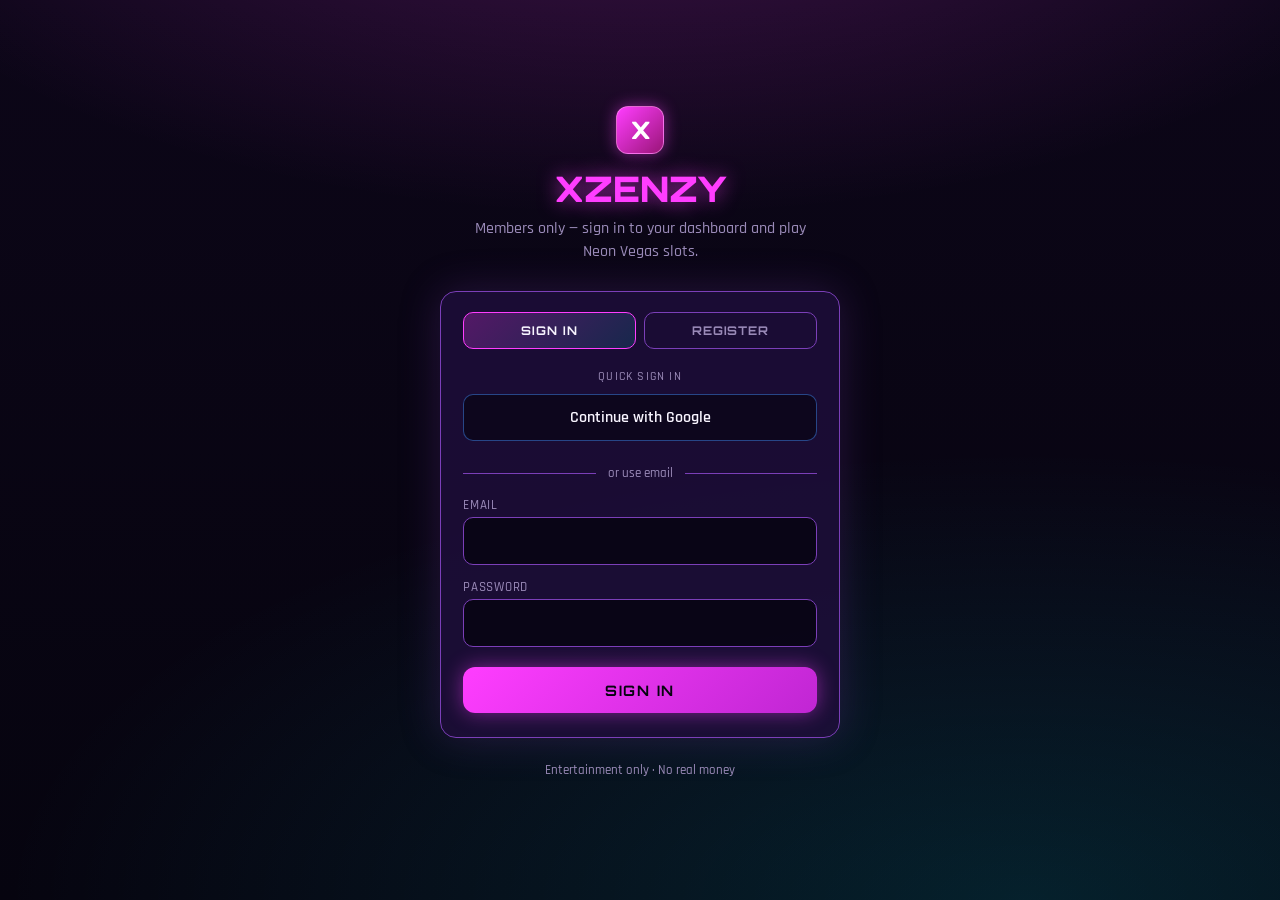
==== index.html @ 5bc9bb28 "Rebrand to XZENZY with shared neon theme and dashboard restyle Co-authored-by: Cursor <cursoragent@c" ====
<!DOCTYPE html>
<html lang="en">
<head>
  <meta charset="UTF-8" />
  <meta name="viewport" content="width=device-width, initial-scale=1, maximum-scale=1, user-scalable=no" />
  <title>XZENZY — Sign in</title>
  <link rel="preconnect" href="https://fonts.googleapis.com" />
  <link rel="preconnect" href="https://fonts.gstatic.com" crossorigin />
  <link href="https://fonts.googleapis.com/css2?family=Orbitron:wght@500;700;900&family=Rajdhani:wght@500;600;700&display=swap" rel="stylesheet" />
  <link rel="stylesheet" href="css/theme.css" />
  <link rel="stylesheet" href="css/style.css" />
  <link rel="stylesheet" href="css/auth.css" />
</head>
<body>
  <div class="vegas-bg"></div>

  <main class="auth-page">
    <header class="auth-hero brand-lockup">
      <span class="brand-logo-x" aria-hidden="true">X</span>
      <div>
        <h1>XZENZY</h1>
        <p class="auth-hero-sub">Members only — sign in to your dashboard and play Neon Vegas slots.</p>
      </div>
    </header>

    <div id="keySetup" class="auth-card key-setup" hidden>
      <p class="auth-social-label">Connect Supabase (one time)</p>
      <p class="key-setup-hint">Supabase → Settings → API Keys → copy <strong>anon public</strong> or <strong>Publishable</strong> key</p>
      <label for="anonKeyInput">API key</label>
      <input id="anonKeyInput" type="password" class="auth-form" placeholder="eyJ... or sb_publishable_..." autocomplete="off" />
      <button type="button" id="saveKeyBtn" class="auth-submit">Save &amp; connect</button>
    </div>

    <p id="configWarn" class="config-warn" hidden></p>

    <div id="authMain" class="auth-card">
      <div class="auth-tabs" role="tablist">
        <button type="button" class="auth-tab active" data-tab="signin">SIGN IN</button>
        <button type="button" class="auth-tab" data-tab="signup">REGISTER</button>
      </div>

      <div class="auth-social">
        <p class="auth-social-label">Quick sign in</p>
        <button type="button" id="btnGoogle" class="auth-social-btn google">Continue with Google</button>
      </div>
      <p class="auth-divider"><span>or use email</span></p>

      <div id="panelSignIn">
        <form id="formSignIn" class="auth-form">
          <label for="inEmail">Email</label>
          <input id="inEmail" name="email" type="email" autocomplete="email" required />

          <label for="inPassword">Password</label>
          <input id="inPassword" name="password" type="password" autocomplete="current-password" required />

          <button type="submit" class="auth-submit">SIGN IN</button>
        </form>
      </div>

      <div id="panelSignUp" hidden>
        <form id="formSignUp" class="auth-form">
          <label for="upName">Display name</label>
          <input id="upName" name="displayName" type="text" autocomplete="nickname" maxlength="32" />

          <label for="upEmail">Email</label>
          <input id="upEmail" name="email" type="email" autocomplete="email" required />

          <label for="upPassword">Password</label>
          <input id="upPassword" name="password" type="password" autocomplete="new-password" minlength="6" required />

          <label for="upPassword2">Confirm password</label>
          <input id="upPassword2" name="password2" type="password" autocomplete="new-password" minlength="6" required />

          <button type="submit" class="auth-submit">CREATE ACCOUNT</button>
        </form>
      </div>

    </div><!-- #authMain -->

    <p id="authMsg" class="auth-msg" hidden></p>

    <footer class="auth-footer">Entertainment only · No real money</footer>
  </main>

  <script src="js/guard.js"></script>
  <script src="js/auth-callback.js"></script>
  <script type="module" src="js/auth-page.js"></script>
</body>
</html>
---- css/theme.css ----
/**
 * XZENZY — shared theme (game + dashboard + auth)
 * Fonts: Rajdhani (UI) · Orbitron (headings, numbers, buttons)
 */
:root {
  --bg: #06040f;
  --frame: #1e0f3a;
  --surface: #16102a;
  --surface-2: #221538;
  --border: #7b3fb8;
  --border-dim: rgba(123, 63, 184, 0.45);
  --pink: #ff3dff;
  --cyan: #00f0ff;
  --gold: #ffd54f;
  --text: #f8f4ff;
  --muted: #9a8ab8;
  --success: #6ee7b7;
  --font-ui: Rajdhani, system-ui, sans-serif;
  --font-display: Orbitron, sans-serif;
}

* {
  box-sizing: border-box;
}

html,
body {
  min-height: 100%;
  background: var(--bg);
  color: var(--text);
  font-family: var(--font-ui);
  font-weight: 500;
  overflow-x: hidden;
}

h1,
h2,
h3,
.brand-main,
.font-display {
  font-family: var(--font-display);
}

.brand-logo-x {
  display: inline-flex;
  align-items: center;
  justify-content: center;
  width: 36px;
  height: 36px;
  border-radius: 10px;
  background: linear-gradient(135deg, var(--pink), #9a1578);
  border: 1px solid rgba(255, 154, 240, 0.6);
  box-shadow: 0 0 16px rgba(255, 61, 255, 0.45);
  font-family: var(--font-display);
  font-size: 1.15rem;
  font-weight: 900;
  color: #fff;
  flex-shrink: 0;
}

.brand-logo-x.sm {
  width: 28px;
  height: 28px;
  font-size: 0.9rem;
  border-radius: 8px;
}

.brand-lockup {
  display: flex;
  flex-direction: column;
  align-items: center;
  gap: 12px;
}

.brand-lockup .brand-logo-x {
  width: 48px;
  height: 48px;
  font-size: 1.5rem;
  border-radius: 12px;
}
---- css/style.css ----
@import url('theme.css');

* { margin: 0; padding: 0; }

.vegas-bg {
  position: fixed;
  inset: 0;
  z-index: 0;
  background:
    radial-gradient(ellipse 120% 80% at 50% -20%, rgba(255, 61, 255, 0.22), transparent 55%),
    radial-gradient(ellipse 80% 50% at 80% 100%, rgba(0, 240, 255, 0.12), transparent),
    linear-gradient(180deg, #0c0618 0%, #06040f 100%);
  pointer-events: none;
}

.app {
  position: relative;
  z-index: 1;
  max-width: 560px;
  margin: 0 auto;
  padding: 8px 10px 10px;
  min-height: 100dvh;
  display: flex;
  flex-direction: column;
}

.top-bar {
  display: flex;
  justify-content: space-between;
  align-items: center;
  margin-bottom: 6px;
  flex-shrink: 0;
}

.brand-main {
  font-family: var(--font-display);
  font-weight: 900;
  font-size: 1.15rem;
  color: var(--pink);
  text-shadow: 0 0 16px rgba(255, 61, 255, 0.7);
  display: block;
}

.brand-sub {
  font-size: 0.72rem;
  color: var(--cyan);
  letter-spacing: 0.2em;
}

.brand-row {
  display: flex;
  align-items: center;
  gap: 10px;
}

.brand-row > div {
  display: flex;
  flex-direction: column;
}

.sound-toggle {
  display: flex;
  align-items: center;
  gap: 6px;
  font-size: 0.85rem;
  color: var(--muted);
  cursor: pointer;
}

/* Jackpots */
.jackpots {
  display: grid;
  grid-template-columns: 1fr 1fr;
  gap: 4px;
  margin-bottom: 6px;
  flex-shrink: 0;
}

.jp {
  background: linear-gradient(135deg, rgba(30, 15, 58, 0.95), rgba(10, 6, 20, 0.98));
  border: 2px solid var(--border);
  border-radius: 8px;
  padding: 5px 8px;
  text-align: center;
  animation: jp-pulse 2.5s ease-in-out infinite;
}

.jp-mega { border-color: #ff6b6b; animation-delay: 0s; }
.jp-major { border-color: #ffa94d; animation-delay: 0.3s; }
.jp-minor { border-color: #69db7c; animation-delay: 0.6s; }
.jp-mini { border-color: var(--cyan); animation-delay: 0.9s; }

@keyframes jp-pulse {
  0%, 100% { box-shadow: 0 0 8px rgba(255, 255, 255, 0.08); }
  50% { box-shadow: 0 0 18px rgba(255, 61, 255, 0.35); }
}

.jp-label {
  display: block;
  font-family: Orbitron, sans-serif;
  font-size: 0.58rem;
  letter-spacing: 0.15em;
  color: var(--gold);
}

.jp-val {
  font-family: Orbitron, sans-serif;
  font-size: 0.85rem;
  font-weight: 700;
  color: #fff;
}

/* HUD */
.hud {
  display: grid;
  grid-template-columns: repeat(4, 1fr);
  gap: 4px;
  margin-bottom: 6px;
  flex-shrink: 0;
}

.hud-cell {
  background: rgba(22, 16, 42, 0.9);
  border: 1px solid var(--border);
  border-radius: 6px;
  padding: 6px 4px 5px;
  text-align: center;
}

.hud-cell.accent { border-color: var(--gold); }

.hud .lbl {
  display: block;
  font-family: Rajdhani, sans-serif;
  font-size: 0.72rem;
  font-weight: 700;
  text-transform: uppercase;
  color: rgba(220, 210, 255, 0.92);
  letter-spacing: 0.08em;
  line-height: 1.15;
  margin-bottom: 3px;
  text-shadow: 0 0 6px rgba(154, 138, 184, 0.35);
}

.hud .val {
  font-family: Orbitron, sans-serif;
  font-size: 0.82rem;
  font-weight: 700;
  color: #b8ffb8;
  line-height: 1.1;
}

.hud .val.mult { color: var(--pink); font-size: 1rem; }

/* Machine — grows to fill space above compact controls */
.machine-frame {
  flex: 1 1 auto;
  display: flex;
  flex-direction: column;
  min-height: 0;
  background: linear-gradient(180deg, #2a1548 0%, #120a22 100%);
  border: 3px solid var(--border);
  border-radius: 14px;
  padding: 8px 8px;
  box-shadow:
    0 0 30px rgba(123, 63, 184, 0.4),
    inset 0 0 40px rgba(0, 0, 0, 0.5);
  margin-bottom: 6px;
}

.reels-wrap {
  position: relative;
  flex: 1 1 auto;
  display: flex;
  flex-direction: column;
  min-height: 0;
}

.line-canvas {
  position: absolute;
  inset: 0;
  pointer-events: none;
  z-index: 2;
}

.reels {
  display: grid;
  grid-template-columns: repeat(5, 1fr);
  gap: 4px;
  background: #030208;
  border: 2px solid #5a2d8a;
  border-radius: 10px;
  padding: 6px 4px;
  flex: 1 1 auto;
  min-height: min(48vh, 420px);
  position: relative;
  z-index: 1;
}

.reel-col {
  overflow: hidden;
  border-radius: 6px;
  background: linear-gradient(180deg, #1f1535, #0d0818);
  border: 1px solid #4a2870;
  display: flex;
  flex-direction: column;
  min-height: 0;
}

.reel-col.spinning {
  filter: brightness(1.25);
  box-shadow: 0 0 12px rgba(255, 61, 255, 0.4);
}

.reel-view {
  display: flex;
  flex-direction: column;
  gap: 3px;
  padding: 3px;
  flex: 1;
  min-height: 0;
}

.cell {
  flex: 1;
  min-height: 58px;
  display: flex;
  align-items: center;
  justify-content: center;
  background: rgba(0, 0, 0, 0.45);
  border-radius: 5px;
  transition: transform 0.2s, box-shadow 0.2s;
}

.cell.win {
  transform: scale(1.05);
  box-shadow: 0 0 14px var(--gold), inset 0 0 6px rgba(255, 213, 79, 0.4);
  z-index: 1;
}

.cell img {
  display: block;
  width: 92%;
  max-width: 72px;
  height: auto;
  max-height: 56px;
  min-height: 32px;
  object-fit: contain;
  filter: drop-shadow(0 2px 4px rgba(0, 0, 0, 0.8));
}

.cell img.blur { filter: blur(2px) brightness(1.15); opacity: 0.9; }

.reel-col.spinning .cell img {
  animation: reel-shake 0.1s linear infinite;
}

@keyframes reel-shake {
  50% { transform: translateY(-2px); }
}

/* Bet bar — compact controls */
.bet-bar {
  margin-bottom: 5px;
  padding: 0 1px;
  flex-shrink: 0;
}

.bet-status {
  text-align: center;
  margin: 0 0 5px;
  font-family: Orbitron, sans-serif;
  font-size: 0.82rem;
  font-weight: 700;
  color: var(--cyan);
  min-height: 1.15em;
  letter-spacing: 0.04em;
  text-shadow: 0 0 12px rgba(0, 240, 255, 0.45);
}

.bet-cards {
  display: grid;
  grid-template-columns: 1fr 1fr 1.1fr;
  gap: 5px;
}

.bet-card {
  display: flex;
  flex-direction: column;
  align-items: center;
  justify-content: center;
  gap: 4px;
  min-height: 58px;
  padding: 5px 6px 6px;
  background: linear-gradient(180deg, rgba(35, 22, 58, 0.95), rgba(18, 12, 36, 0.98));
  border: 1px solid rgba(123, 63, 184, 0.55);
  border-radius: 8px;
  box-shadow: inset 0 1px 0 rgba(255, 255, 255, 0.06);
}

.bet-card-total {
  border: 2px solid rgba(255, 61, 255, 0.75);
  box-shadow:
    0 0 18px rgba(255, 61, 255, 0.25),
    inset 0 0 20px rgba(255, 61, 255, 0.08);
}

.bet-card-lbl {
  font-size: 0.55rem;
  font-weight: 600;
  letter-spacing: 0.12em;
  text-transform: uppercase;
  color: rgba(255, 255, 255, 0.45);
}

.bet-stepper {
  display: flex;
  align-items: center;
  justify-content: center;
  gap: 6px;
  width: 100%;
}

.bet-step {
  width: 28px;
  height: 28px;
  flex-shrink: 0;
  font-family: Orbitron, sans-serif;
  font-size: 0.95rem;
  font-weight: 700;
  line-height: 1;
  color: var(--text);
  background: linear-gradient(180deg, #3a2560, #241540);
  border: 1px solid rgba(123, 63, 184, 0.7);
  border-radius: 8px;
  cursor: pointer;
  transition: transform 0.1s, border-color 0.15s;
}

.bet-step:hover:not(:disabled) {
  transform: translateY(-1px);
  border-color: var(--cyan);
}

.bet-step:disabled {
  opacity: 0.35;
  cursor: not-allowed;
}

.bet-val {
  font-family: Orbitron, sans-serif;
  font-size: 1.05rem;
  font-weight: 700;
  min-width: 2.5ch;
  text-align: center;
  color: #fff;
  text-shadow: 0 0 8px rgba(255, 255, 255, 0.15);
}

.bet-val-total {
  font-family: Orbitron, sans-serif;
  font-size: clamp(1.1rem, 4vw, 1.45rem);
  font-weight: 900;
  line-height: 1;
  background: linear-gradient(180deg, #ff9af0 0%, #ff3dff 55%, #c026d3 100%);
  -webkit-background-clip: text;
  background-clip: text;
  color: transparent;
  filter: drop-shadow(0 0 10px rgba(255, 61, 255, 0.5));
}

.bet-mult {
  display: flex;
  align-items: center;
  justify-content: center;
  flex-wrap: wrap;
  gap: 5px;
  margin-top: 5px;
  padding: 4px 6px;
  background: rgba(18, 12, 36, 0.6);
  border: 1px solid rgba(123, 63, 184, 0.35);
  border-radius: 6px;
}

.bet-mult-lbl {
  font-size: 0.55rem;
  font-weight: 600;
  letter-spacing: 0.1em;
  color: rgba(255, 255, 255, 0.4);
}

.mult-btns {
  display: flex;
  gap: 5px;
  flex-wrap: wrap;
  justify-content: center;
}

.mult-btns button {
  font-family: Orbitron, sans-serif;
  font-size: 0.65rem;
  font-weight: 700;
  min-width: 34px;
  padding: 4px 8px;
  border-radius: 6px;
  border: 1px solid rgba(123, 63, 184, 0.6);
  background: linear-gradient(180deg, #2a1a48, #1a1030);
  color: rgba(255, 255, 255, 0.85);
  cursor: pointer;
  transition: border-color 0.15s, box-shadow 0.15s;
}

.mult-btns button.active {
  border-color: var(--gold);
  background: linear-gradient(180deg, #5a3a10, #3a2208);
  color: var(--gold);
  box-shadow: 0 0 12px rgba(255, 213, 79, 0.45);
}

.mult-btns button:disabled {
  opacity: 0.35;
  cursor: not-allowed;
}

/* Buttons */
.actions {
  display: grid;
  grid-template-columns: 1fr 1fr 1.5fr 1fr;
  gap: 5px;
  flex-shrink: 0;
}

.btn {
  font-family: Orbitron, sans-serif;
  font-weight: 700;
  border: none;
  border-radius: 8px;
  cursor: pointer;
  padding: 9px 6px;
  color: var(--text);
  transition: transform 0.1s, box-shadow 0.15s;
}

.btn:disabled { opacity: 0.4; cursor: not-allowed; }

.btn.chip, .btn.side {
  background: linear-gradient(180deg, #3d2860, #221538);
  border: 1px solid var(--border);
  font-size: 0.65rem;
}

.btn.side.active { border-color: var(--cyan); color: var(--cyan); }

.btn.spin-main {
  font-size: 0.95rem;
  background: linear-gradient(180deg, #ff5ae0, #9a1578);
  border: 2px solid #ff9af0;
  box-shadow: 0 0 24px rgba(255, 61, 255, 0.55);
  animation: spin-glow 1.5s ease-in-out infinite alternate;
}

.btn.spin-main.is-busy {
  cursor: wait;
  filter: brightness(0.92);
}

@keyframes spin-glow {
  from { box-shadow: 0 0 16px rgba(255, 61, 255, 0.4); }
  to { box-shadow: 0 0 32px rgba(255, 61, 255, 0.75); }
}

.btn:not(:disabled):hover { transform: translateY(-2px); }

.footer {
  margin-top: 6px;
  text-align: center;
  font-size: 0.65rem;
  flex-shrink: 0;
  color: var(--muted);
}

.footer a { color: var(--cyan); margin: 0 4px; }

/* Overlays */
.overlay-win {
  position: fixed;
  inset: 0;
  z-index: 200;
  display: none;
  align-items: center;
  justify-content: center;
  background: rgba(0, 0, 0, 0.88);
  pointer-events: none;
}

.overlay-win.show {
  display: flex;
  pointer-events: auto;
  animation: flash-bg 0.4s ease;
}

@keyframes flash-bg {
  0% { background: rgba(255, 61, 255, 0.5); }
  100% { background: rgba(0, 0, 0, 0.88); }
}

.overlay-win-box {
  text-align: center;
  animation: pop 0.5s cubic-bezier(0.34, 1.56, 0.64, 1);
}

@keyframes pop {
  from { transform: scale(0.5); opacity: 0; }
  to { transform: scale(1); opacity: 1; }
}

.ow-tag {
  font-family: Orbitron, sans-serif;
  font-size: 2rem;
  color: var(--gold);
  text-shadow: 0 0 30px var(--gold);
}

.ow-amt {
  font-family: Orbitron, sans-serif;
  font-size: 2.8rem;
  color: #fff;
  margin: 8px 0;
}

.ow-sub { color: var(--cyan); font-size: 1.1rem; }

.jp-overlay .ow-tag { color: #ff6b6b; text-shadow: 0 0 40px #ff0000; }

.modal-overlay {
  position: fixed;
  inset: 0;
  z-index: 100;
  background: rgba(5, 3, 12, 0.9);
  display: none;
  align-items: center;
  justify-content: center;
  padding: 16px;
}

.modal-overlay.open { display: flex; }

.modal {
  background: #16102a;
  border: 2px solid var(--border);
  border-radius: 14px;
  max-width: 420px;
  width: 100%;
  max-height: 85vh;
  overflow: hidden;
}

.modal-head {
  display: flex;
  justify-content: space-between;
  padding: 12px 16px;
  border-bottom: 1px solid var(--border);
}

.modal-head h2 {
  font-family: Orbitron, sans-serif;
  font-size: 0.95rem;
  color: var(--cyan);
}

.modal-body {
  padding: 14px;
  overflow-y: auto;
  font-size: 0.9rem;
  line-height: 1.5;
}

.ptable { width: 100%; border-collapse: collapse; font-size: 0.8rem; margin: 8px 0; }
.ptable th, .ptable td { border: 1px solid var(--border); padding: 5px; text-align: center; }

@media (max-width: 520px) {
  .bet-cards {
    grid-template-columns: 1fr 1fr;
  }
  .bet-card-total {
    grid-column: 1 / -1;
    min-height: 48px;
    flex-direction: row;
    justify-content: space-between;
    padding: 6px 12px;
  }
  .reels { min-height: min(44vh, 360px); }
}

@media (max-width: 400px) {
  .hud { grid-template-columns: repeat(2, 1fr); }
  .actions { grid-template-columns: 1fr 1fr; }
  .actions .spin-main { grid-column: 1 / -1; }
  .cell { min-height: 48px; }
  .reels { min-height: min(40vh, 320px); }
  .bet-cards { gap: 4px; }
}
---- css/auth.css ----
.auth-page {
  min-height: 100vh;
  display: flex;
  flex-direction: column;
  align-items: center;
  justify-content: center;
  padding: 24px 16px 40px;
  position: relative;
  z-index: 1;
}

.auth-hero {
  text-align: center;
  margin-bottom: 28px;
}

.auth-hero.brand-lockup h1 {
  font-family: var(--font-display);
  font-weight: 900;
  font-size: clamp(1.6rem, 6vw, 2.2rem);
  color: var(--pink);
  text-shadow: 0 0 20px rgba(255, 61, 255, 0.65);
  margin: 0;
}

.auth-hero-sub {
  color: var(--muted);
  font-size: 1rem;
  max-width: 360px;
  margin: 6px auto 0;
  line-height: 1.45;
}

.auth-card {
  width: 100%;
  max-width: 400px;
  background: rgba(30, 15, 58, 0.85);
  border: 1px solid var(--border);
  border-radius: 16px;
  padding: 20px 22px 24px;
  box-shadow: 0 0 40px rgba(123, 63, 184, 0.25);
}

.auth-tabs {
  display: flex;
  gap: 8px;
  margin-bottom: 20px;
}

.auth-tab {
  flex: 1;
  padding: 10px;
  border: 1px solid var(--border);
  border-radius: 10px;
  background: transparent;
  color: var(--muted);
  font-family: var(--font-display);
  font-size: 0.75rem;
  font-weight: 700;
  letter-spacing: 0.08em;
  cursor: pointer;
  transition: background 0.15s, color 0.15s, border-color 0.15s;
}

.auth-tab.active {
  background: linear-gradient(135deg, rgba(255, 61, 255, 0.25), rgba(0, 240, 255, 0.12));
  color: var(--text);
  border-color: var(--pink);
}

.auth-form label {
  display: block;
  font-size: 0.8rem;
  color: var(--muted);
  margin-bottom: 4px;
  letter-spacing: 0.06em;
  text-transform: uppercase;
}

.auth-form input {
  width: 100%;
  margin-bottom: 14px;
  padding: 12px 14px;
  border-radius: 10px;
  border: 1px solid var(--border);
  background: rgba(6, 4, 15, 0.8);
  color: var(--text);
  font-family: var(--font-ui);
  font-size: 1.05rem;
}

.auth-form input:focus {
  outline: none;
  border-color: var(--cyan);
  box-shadow: 0 0 0 2px rgba(0, 240, 255, 0.2);
}

.auth-submit {
  width: 100%;
  margin-top: 6px;
  padding: 14px;
  border: none;
  border-radius: 12px;
  font-family: var(--font-display);
  font-weight: 700;
  font-size: 0.9rem;
  letter-spacing: 0.12em;
  cursor: pointer;
  color: #06040f;
  background: linear-gradient(135deg, var(--pink), #c026d3);
  box-shadow: 0 0 20px rgba(255, 61, 255, 0.45);
}

.auth-submit:disabled {
  opacity: 0.45;
  cursor: not-allowed;
  box-shadow: none;
}

.auth-msg {
  margin-top: 14px;
  padding: 10px 12px;
  border-radius: 8px;
  font-size: 0.9rem;
  line-height: 1.35;
}

.auth-msg.error {
  background: rgba(255, 80, 80, 0.15);
  border: 1px solid rgba(255, 100, 100, 0.4);
  color: #ffb4b4;
}

.auth-msg.success {
  background: rgba(0, 240, 255, 0.1);
  border: 1px solid rgba(0, 240, 255, 0.35);
  color: var(--cyan);
}

.auth-msg.info {
  color: var(--muted);
}

.config-warn {
  max-width: 400px;
  margin-bottom: 16px;
  padding: 12px 14px;
  border-radius: 10px;
  background: rgba(255, 180, 0, 0.12);
  border: 1px solid rgba(255, 200, 80, 0.45);
  color: #ffe08a;
  font-size: 0.88rem;
  line-height: 1.4;
}

.auth-social {
  margin-bottom: 4px;
}

.auth-social-label {
  font-size: 0.75rem;
  color: var(--muted);
  text-transform: uppercase;
  letter-spacing: 0.1em;
  margin-bottom: 10px;
  text-align: center;
}

.auth-social-btn {
  width: 100%;
  margin-bottom: 8px;
  padding: 12px 14px;
  border-radius: 10px;
  border: 1px solid var(--border);
  font-family: var(--font-ui);
  font-size: 1rem;
  font-weight: 600;
  cursor: pointer;
  color: var(--text);
  background: rgba(6, 4, 15, 0.6);
  transition: border-color 0.15s, box-shadow 0.15s;
}

.auth-social-btn:hover {
  border-color: var(--cyan);
  box-shadow: 0 0 12px rgba(0, 240, 255, 0.2);
}

.auth-social-btn.google {
  border-color: rgba(66, 133, 244, 0.5);
}

.auth-divider {
  display: flex;
  align-items: center;
  gap: 12px;
  margin: 16px 0;
  color: var(--muted);
  font-size: 0.8rem;
}

.auth-divider::before,
.auth-divider::after {
  content: '';
  flex: 1;
  height: 1px;
  background: var(--border);
}

.auth-divider span {
  white-space: nowrap;
}

.key-setup label {
  display: block;
  font-size: 0.8rem;
  color: var(--muted);
  margin: 10px 0 4px;
  text-transform: uppercase;
  letter-spacing: 0.06em;
}

.key-setup input {
  width: 100%;
  padding: 12px 14px;
  border-radius: 10px;
  border: 1px solid var(--border);
  background: rgba(6, 4, 15, 0.8);
  color: var(--text);
  font-family: var(--font-ui);
  font-size: 0.95rem;
  margin-bottom: 12px;
}

.key-setup-hint {
  font-size: 0.85rem;
  color: var(--muted);
  line-height: 1.4;
  margin-bottom: 8px;
}

.auth-footer {
  margin-top: 24px;
  text-align: center;
  font-size: 0.8rem;
  color: var(--muted);
}

.user-bar {
  display: flex;
  align-items: center;
  gap: 10px;
  flex-wrap: wrap;
  justify-content: flex-end;
  max-width: 140px;
}

.user-email {
  font-size: 0.72rem;
  color: var(--cyan);
  overflow: hidden;
  text-overflow: ellipsis;
  white-space: nowrap;
  max-width: 120px;
}

.top-bar .user-bar {
  flex: 1;
  justify-content: flex-end;
  max-width: none;
}

.top-bar .user-email {
  max-width: 160px;
}
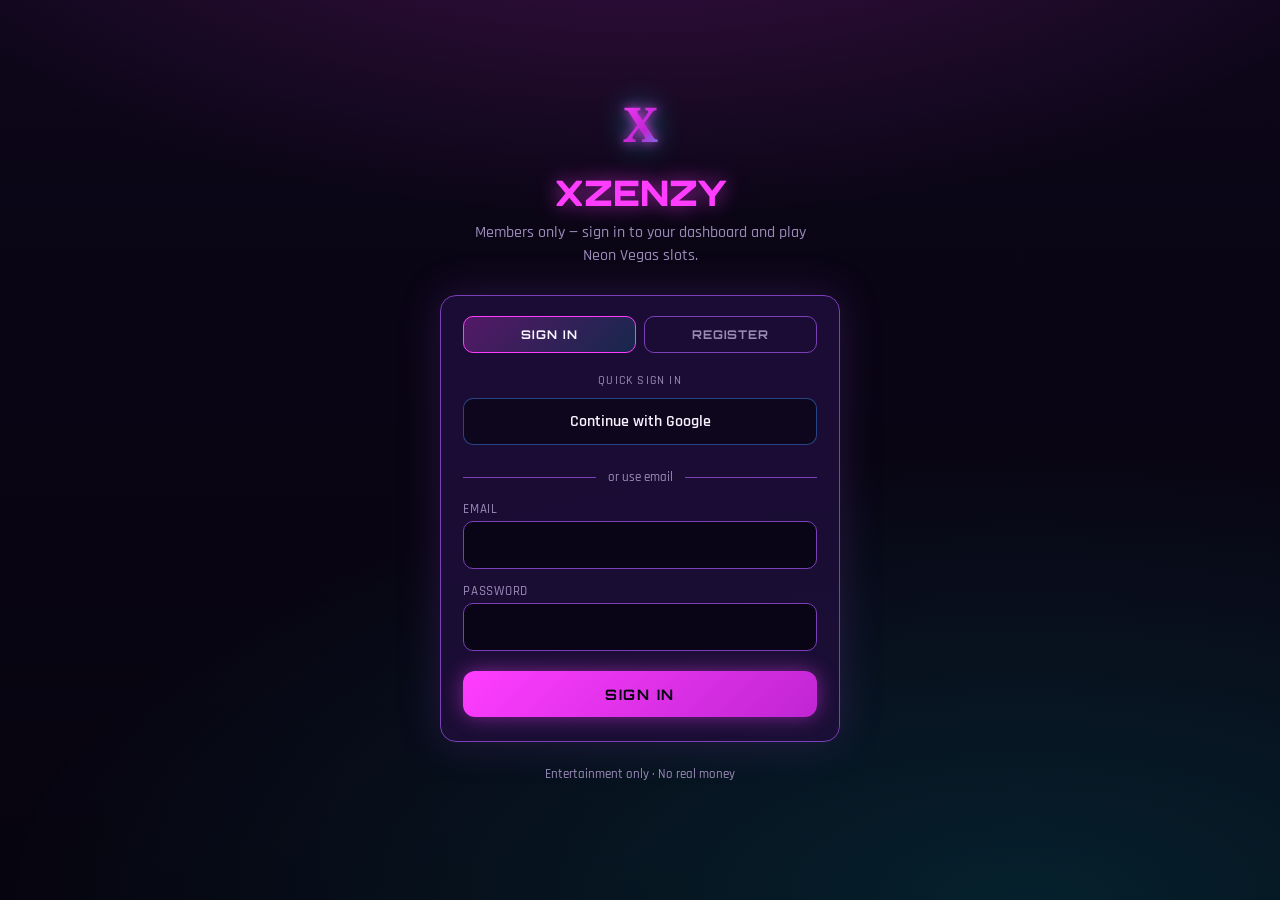
==== commit 522d16e4: "Add Noto Serif Thai neon spinning X logo and animated SVG favicon Co-authored-by: Cursor <cursoragen" ====
--- a/index.html
+++ b/index.html
@@ -4,6 +4,8 @@
   <meta charset="UTF-8" />
   <meta name="viewport" content="width=device-width, initial-scale=1, maximum-scale=1, user-scalable=no" />
   <title>XZENZY — Sign in</title>
+  <link rel="icon" href="favicon.svg" type="image/svg+xml" />
+  <link rel="apple-touch-icon" href="favicon.svg" />
   <link rel="preconnect" href="https://fonts.googleapis.com" />
   <link rel="preconnect" href="https://fonts.gstatic.com" crossorigin />
   <link href="https://fonts.googleapis.com/css2?family=Orbitron:wght@500;700;900&family=Rajdhani:wght@500;600;700&display=swap" rel="stylesheet" />
--- a/css/theme.css
+++ b/css/theme.css
@@ -1,7 +1,9 @@
 /**
  * XZENZY — shared theme (game + dashboard + auth)
- * Fonts: Rajdhani (UI) · Orbitron (headings, numbers, buttons)
+ * Fonts: Rajdhani (UI) · Orbitron (headings) · Noto Serif Thai (logo X)
  */
+@import url('https://fonts.googleapis.com/css2?family=Noto+Serif+Thai:wght@400;700&display=swap');
+
 :root {
   --bg: #06040f;
   --frame: #1e0f3a;
@@ -17,6 +19,7 @@
   --success: #6ee7b7;
   --font-ui: Rajdhani, system-ui, sans-serif;
   --font-display: Orbitron, sans-serif;
+  --font-logo: 'Noto Serif Thai', Georgia, 'Times New Roman', serif;
 }
 
 * {
@@ -41,28 +44,47 @@
   font-family: var(--font-display);
 }
 
+/* Logo X — Noto Serif Thai, neon gradient, spin, no frame */
 .brand-logo-x {
   display: inline-flex;
   align-items: center;
   justify-content: center;
-  width: 36px;
-  height: 36px;
-  border-radius: 10px;
-  background: linear-gradient(135deg, var(--pink), #9a1578);
-  border: 1px solid rgba(255, 154, 240, 0.6);
-  box-shadow: 0 0 16px rgba(255, 61, 255, 0.45);
-  font-family: var(--font-display);
-  font-size: 1.15rem;
-  font-weight: 900;
-  color: #fff;
+  width: 2.75rem;
+  height: 2.75rem;
   flex-shrink: 0;
+  background: none;
+  border: none;
+  border-radius: 0;
+  box-shadow: none;
+  padding: 0;
+  font-family: var(--font-logo);
+  font-size: 2.35rem;
+  font-weight: 700;
+  line-height: 1;
+  letter-spacing: 0;
+  background-image: linear-gradient(
+    135deg,
+    var(--pink) 0%,
+    #c026d3 25%,
+    var(--cyan) 55%,
+    #ff9af0 100%
+  );
+  background-size: 220% 220%;
+  -webkit-background-clip: text;
+  background-clip: text;
+  color: transparent;
+  filter:
+    drop-shadow(0 0 6px rgba(255, 61, 255, 0.85))
+    drop-shadow(0 0 14px rgba(0, 240, 255, 0.45));
+  animation:
+    brand-logo-spin 5s linear infinite,
+    brand-logo-neon 4s ease-in-out infinite;
 }
 
 .brand-logo-x.sm {
-  width: 28px;
-  height: 28px;
-  font-size: 0.9rem;
-  border-radius: 8px;
+  width: 2.1rem;
+  height: 2.1rem;
+  font-size: 1.75rem;
 }
 
 .brand-lockup {
@@ -73,8 +95,35 @@
 }
 
 .brand-lockup .brand-logo-x {
-  width: 48px;
-  height: 48px;
-  font-size: 1.5rem;
-  border-radius: 12px;
+  width: 3.5rem;
+  height: 3.5rem;
+  font-size: 3rem;
 }
+
+@keyframes brand-logo-spin {
+  to {
+    transform: rotate(360deg);
+  }
+}
+
+@keyframes brand-logo-neon {
+  0%,
+  100% {
+    background-position: 0% 50%;
+    filter:
+      drop-shadow(0 0 6px rgba(255, 61, 255, 0.85))
+      drop-shadow(0 0 12px rgba(0, 240, 255, 0.4));
+  }
+  50% {
+    background-position: 100% 50%;
+    filter:
+      drop-shadow(0 0 10px rgba(0, 240, 255, 0.9))
+      drop-shadow(0 0 18px rgba(255, 61, 255, 0.55));
+  }
+}
+
+@media (prefers-reduced-motion: reduce) {
+  .brand-logo-x {
+    animation: brand-logo-neon 4s ease-in-out infinite;
+  }
+}
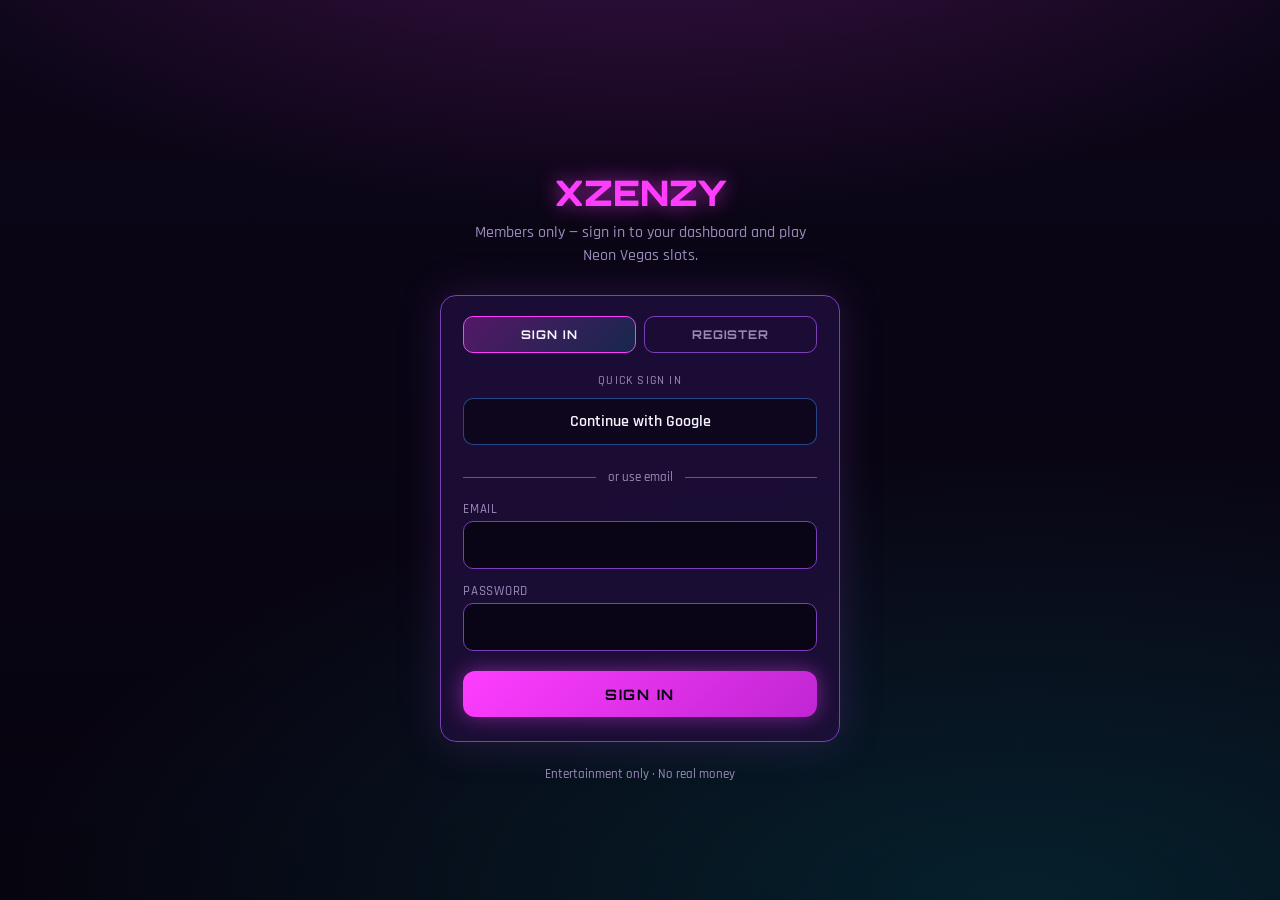
==== commit 095a31c3: "Update logo to gold-pink gradient, frameless spin, larger favicon Co-authored-by: Cursor <cursoragen" ====
--- a/index.html
+++ b/index.html
@@ -4,12 +4,12 @@
   <meta charset="UTF-8" />
   <meta name="viewport" content="width=device-width, initial-scale=1, maximum-scale=1, user-scalable=no" />
   <title>XZENZY — Sign in</title>
-  <link rel="icon" href="favicon.svg" type="image/svg+xml" />
-  <link rel="apple-touch-icon" href="favicon.svg" />
+  <link rel="icon" href="favicon.svg?v=2" type="image/svg+xml" />
+  <link rel="apple-touch-icon" href="favicon.svg?v=2" />
   <link rel="preconnect" href="https://fonts.googleapis.com" />
   <link rel="preconnect" href="https://fonts.gstatic.com" crossorigin />
   <link href="https://fonts.googleapis.com/css2?family=Orbitron:wght@500;700;900&family=Rajdhani:wght@500;600;700&display=swap" rel="stylesheet" />
-  <link rel="stylesheet" href="css/theme.css" />
+  <link rel="stylesheet" href="css/theme.css?v=2" />
   <link rel="stylesheet" href="css/style.css" />
   <link rel="stylesheet" href="css/auth.css" />
 </head>
--- a/css/theme.css
+++ b/css/theme.css
@@ -44,7 +44,7 @@
   font-family: var(--font-display);
 }
 
-/* Logo X — Noto Serif Thai, neon gradient, spin, no frame */
+/* Logo X — Noto Serif Thai, gold+pink neon, spin, no frame/box */
 .brand-logo-x {
   display: inline-flex;
   align-items: center;
@@ -52,30 +52,36 @@
   width: 2.75rem;
   height: 2.75rem;
   flex-shrink: 0;
-  background: none;
-  border: none;
-  border-radius: 0;
-  box-shadow: none;
+  margin: 0;
   padding: 0;
+  background: transparent !important;
+  background-color: transparent !important;
+  border: none !important;
+  border-radius: 0 !important;
+  box-shadow: none !important;
+  outline: none !important;
   font-family: var(--font-logo);
   font-size: 2.35rem;
   font-weight: 700;
   line-height: 1;
   letter-spacing: 0;
+  -webkit-text-fill-color: transparent;
   background-image: linear-gradient(
-    135deg,
-    var(--pink) 0%,
-    #c026d3 25%,
-    var(--cyan) 55%,
-    #ff9af0 100%
+    125deg,
+    #fff3c4 0%,
+    var(--gold) 22%,
+    #ffb74d 38%,
+    var(--pink) 58%,
+    #ff9af0 78%,
+    var(--gold) 100%
   );
-  background-size: 220% 220%;
+  background-size: 240% 240%;
   -webkit-background-clip: text;
   background-clip: text;
   color: transparent;
   filter:
-    drop-shadow(0 0 6px rgba(255, 61, 255, 0.85))
-    drop-shadow(0 0 14px rgba(0, 240, 255, 0.45));
+    drop-shadow(0 0 8px rgba(255, 213, 79, 0.95))
+    drop-shadow(0 0 14px rgba(255, 61, 255, 0.75));
   animation:
     brand-logo-spin 5s linear infinite,
     brand-logo-neon 4s ease-in-out infinite;
@@ -111,14 +117,14 @@
   100% {
     background-position: 0% 50%;
     filter:
-      drop-shadow(0 0 6px rgba(255, 61, 255, 0.85))
-      drop-shadow(0 0 12px rgba(0, 240, 255, 0.4));
+      drop-shadow(0 0 8px rgba(255, 213, 79, 0.95))
+      drop-shadow(0 0 12px rgba(255, 61, 255, 0.65));
   }
   50% {
     background-position: 100% 50%;
     filter:
-      drop-shadow(0 0 10px rgba(0, 240, 255, 0.9))
-      drop-shadow(0 0 18px rgba(255, 61, 255, 0.55));
+      drop-shadow(0 0 12px rgba(255, 61, 255, 0.9))
+      drop-shadow(0 0 16px rgba(255, 213, 79, 0.85));
   }
 }
 
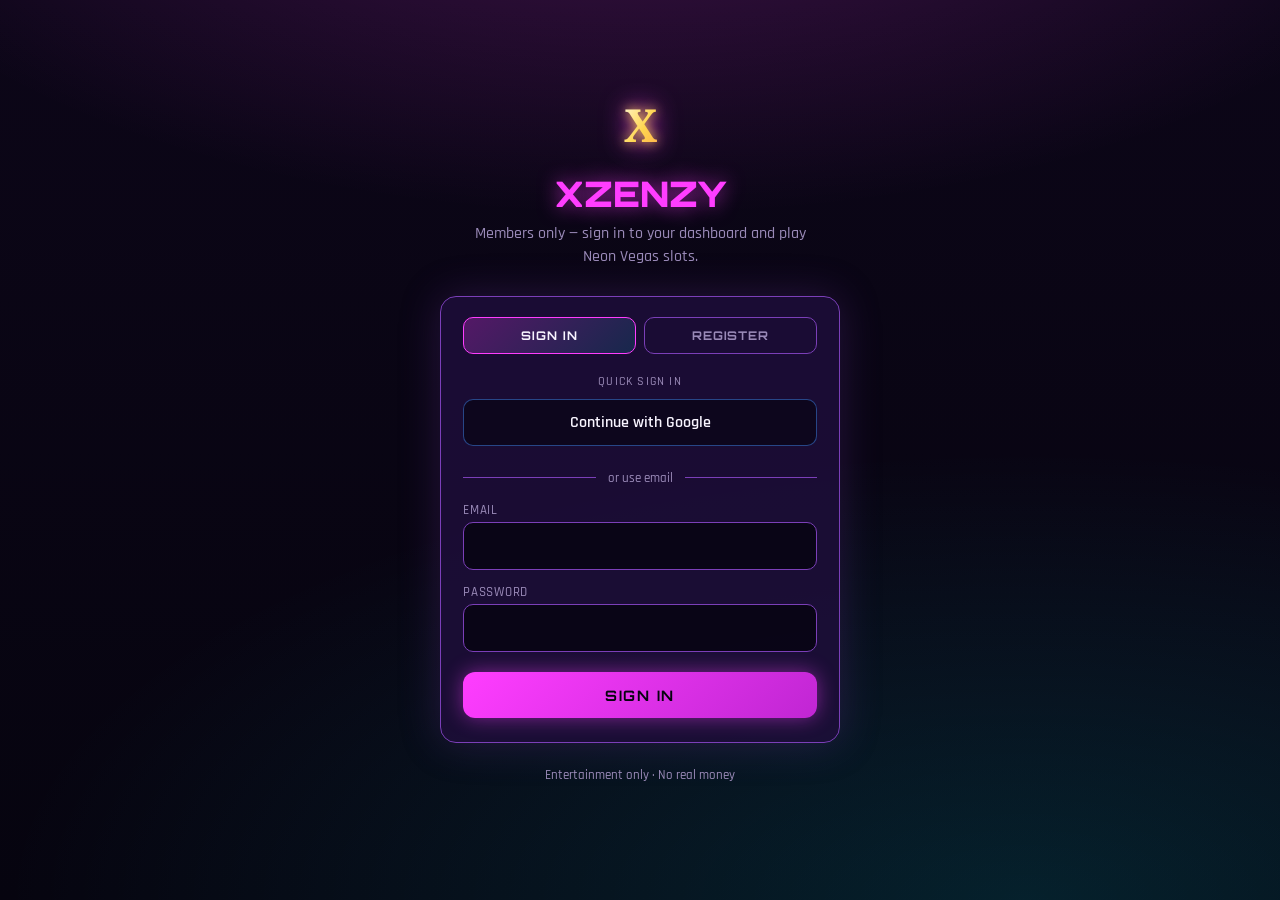
==== commit 249e0794: "Fix invisible logo: remove background override, add orbit spin wrapper Co-authored-by: Cursor <curso" ====
--- a/index.html
+++ b/index.html
@@ -9,7 +9,7 @@
   <link rel="preconnect" href="https://fonts.googleapis.com" />
   <link rel="preconnect" href="https://fonts.gstatic.com" crossorigin />
   <link href="https://fonts.googleapis.com/css2?family=Orbitron:wght@500;700;900&family=Rajdhani:wght@500;600;700&display=swap" rel="stylesheet" />
-  <link rel="stylesheet" href="css/theme.css?v=2" />
+  <link rel="stylesheet" href="css/theme.css?v=3" />
   <link rel="stylesheet" href="css/style.css" />
   <link rel="stylesheet" href="css/auth.css" />
 </head>
@@ -18,7 +18,7 @@
 
   <main class="auth-page">
     <header class="auth-hero brand-lockup">
-      <span class="brand-logo-x" aria-hidden="true">X</span>
+      <span class="brand-logo-orbit" aria-hidden="true"><span class="brand-logo-x">X</span></span>
       <div>
         <h1>XZENZY</h1>
         <p class="auth-hero-sub">Members only — sign in to your dashboard and play Neon Vegas slots.</p>
--- a/css/theme.css
+++ b/css/theme.css
@@ -44,28 +44,41 @@
   font-family: var(--font-display);
 }
 
-/* Logo X — Noto Serif Thai, gold+pink neon, spin, no frame/box */
-.brand-logo-x {
-  display: inline-flex;
-  align-items: center;
-  justify-content: center;
-  width: 2.75rem;
-  height: 2.75rem;
+/* Logo — orbit wrapper spins; inner X = gold+pink gradient text, no box */
+.brand-logo-orbit {
+  display: inline-grid;
+  place-items: center;
+  width: 2.85rem;
+  height: 2.85rem;
   flex-shrink: 0;
   margin: 0;
   padding: 0;
-  background: transparent !important;
-  background-color: transparent !important;
-  border: none !important;
-  border-radius: 0 !important;
-  box-shadow: none !important;
-  outline: none !important;
+  border: none;
+  background: none;
+  box-shadow: none;
+  animation: brand-logo-orbit 5s linear infinite;
+}
+
+.brand-logo-orbit.sm {
+  width: 2.35rem;
+  height: 2.35rem;
+}
+
+.brand-logo-x {
+  display: block;
+  margin: 0;
+  padding: 0;
+  border: none;
+  background: none;
+  background-color: transparent;
+  box-shadow: none;
+  outline: none;
   font-family: var(--font-logo);
-  font-size: 2.35rem;
+  font-size: 2rem;
   font-weight: 700;
   line-height: 1;
   letter-spacing: 0;
-  -webkit-text-fill-color: transparent;
+  color: var(--gold);
   background-image: linear-gradient(
     125deg,
     #fff3c4 0%,
@@ -78,19 +91,15 @@
   background-size: 240% 240%;
   -webkit-background-clip: text;
   background-clip: text;
-  color: transparent;
+  -webkit-text-fill-color: transparent;
   filter:
-    drop-shadow(0 0 8px rgba(255, 213, 79, 0.95))
-    drop-shadow(0 0 14px rgba(255, 61, 255, 0.75));
-  animation:
-    brand-logo-spin 5s linear infinite,
-    brand-logo-neon 4s ease-in-out infinite;
+    drop-shadow(0 0 6px rgba(255, 213, 79, 0.95))
+    drop-shadow(0 0 12px rgba(255, 61, 255, 0.75));
+  animation: brand-logo-neon 4s ease-in-out infinite;
 }
 
-.brand-logo-x.sm {
-  width: 2.1rem;
-  height: 2.1rem;
-  font-size: 1.75rem;
+.brand-logo-orbit.sm .brand-logo-x {
+  font-size: 1.65rem;
 }
 
 .brand-lockup {
@@ -100,13 +109,16 @@
   gap: 12px;
 }
 
-.brand-lockup .brand-logo-x {
-  width: 3.5rem;
-  height: 3.5rem;
-  font-size: 3rem;
+.brand-lockup .brand-logo-orbit {
+  width: 3.6rem;
+  height: 3.6rem;
 }
 
-@keyframes brand-logo-spin {
+.brand-lockup .brand-logo-x {
+  font-size: 2.85rem;
+}
+
+@keyframes brand-logo-orbit {
   to {
     transform: rotate(360deg);
   }
@@ -129,6 +141,9 @@
 }
 
 @media (prefers-reduced-motion: reduce) {
+  .brand-logo-orbit {
+    animation: none;
+  }
   .brand-logo-x {
     animation: brand-logo-neon 4s ease-in-out infinite;
   }
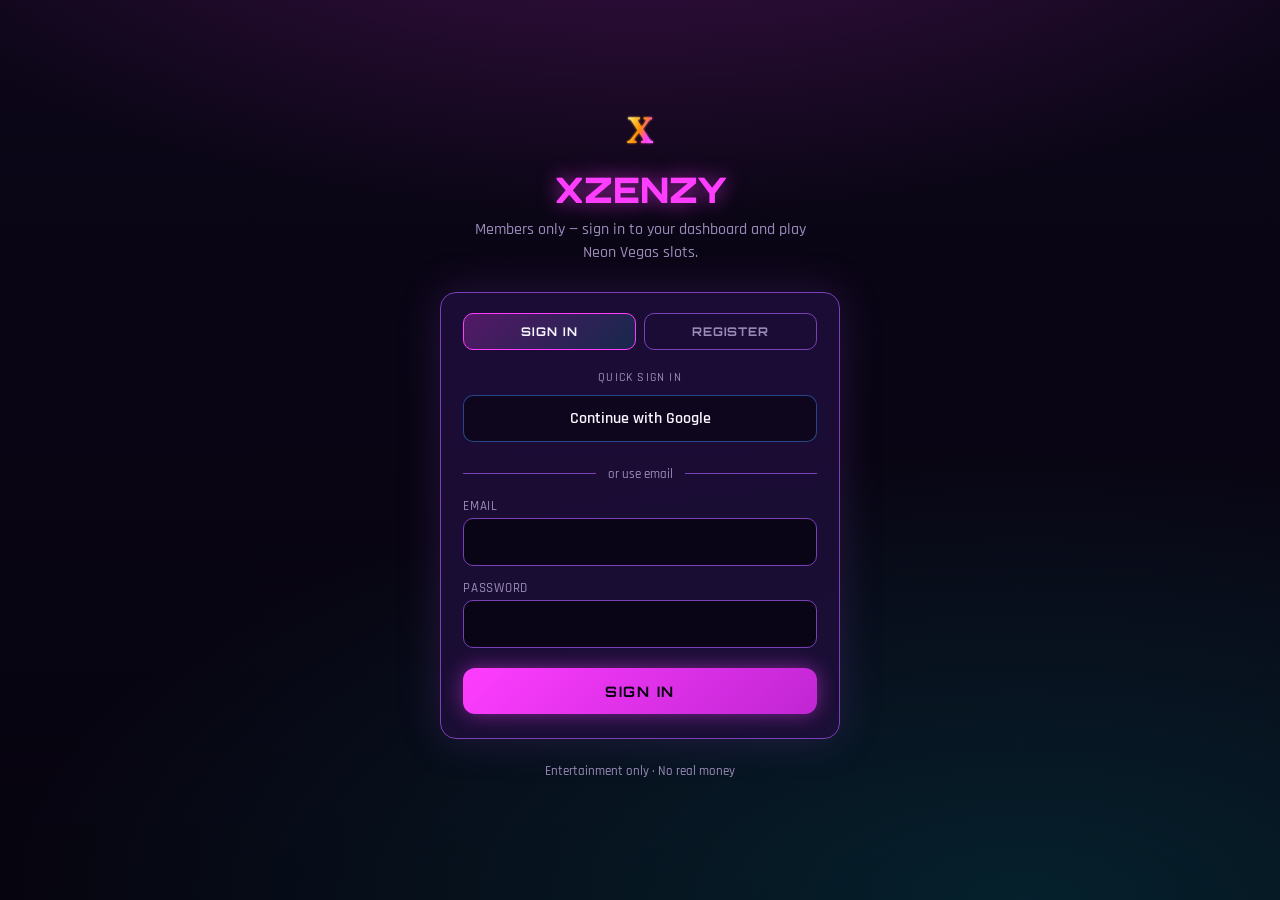
==== commit 21e7b764: "Use rotating SVG X logo instead of square glow box Co-authored-by: Cursor <cursoragent@cursor.com>" ====
--- a/index.html
+++ b/index.html
@@ -4,12 +4,12 @@
   <meta charset="UTF-8" />
   <meta name="viewport" content="width=device-width, initial-scale=1, maximum-scale=1, user-scalable=no" />
   <title>XZENZY — Sign in</title>
-  <link rel="icon" href="favicon.svg?v=2" type="image/svg+xml" />
-  <link rel="apple-touch-icon" href="favicon.svg?v=2" />
+  <link rel="icon" href="favicon.svg?v=3" type="image/svg+xml" />
+  <link rel="apple-touch-icon" href="favicon.svg?v=3" />
   <link rel="preconnect" href="https://fonts.googleapis.com" />
   <link rel="preconnect" href="https://fonts.gstatic.com" crossorigin />
   <link href="https://fonts.googleapis.com/css2?family=Orbitron:wght@500;700;900&family=Rajdhani:wght@500;600;700&display=swap" rel="stylesheet" />
-  <link rel="stylesheet" href="css/theme.css?v=3" />
+  <link rel="stylesheet" href="css/theme.css?v=4" />
   <link rel="stylesheet" href="css/style.css" />
   <link rel="stylesheet" href="css/auth.css" />
 </head>
@@ -18,7 +18,26 @@
 
   <main class="auth-page">
     <header class="auth-hero brand-lockup">
-      <span class="brand-logo-orbit" aria-hidden="true"><span class="brand-logo-x">X</span></span>
+      <span class="brand-logo-orbit" aria-hidden="true">
+        <svg class="brand-logo-svg" viewBox="0 0 40 40" xmlns="http://www.w3.org/2000/svg" aria-hidden="true">
+          <defs>
+            <linearGradient id="xzenzyLogoGrad" x1="0%" y1="0%" x2="100%" y2="100%">
+              <stop offset="0%" stop-color="#fff8e1"/>
+              <stop offset="22%" stop-color="#ffd54f"/>
+              <stop offset="45%" stop-color="#ff8f00"/>
+              <stop offset="68%" stop-color="#ff3dff"/>
+              <stop offset="100%" stop-color="#ff9af0"/>
+            </linearGradient>
+            <filter id="xzenzyLogoGlow" x="-35%" y="-35%" width="170%" height="170%">
+              <feGaussianBlur stdDeviation="0.65" result="b"/>
+              <feMerge><feMergeNode in="b"/><feMergeNode in="SourceGraphic"/></feMerge>
+            </filter>
+          </defs>
+          <g class="brand-logo-spin-g" filter="url(#xzenzyLogoGlow)">
+            <text x="20" y="31" text-anchor="middle" font-family="Noto Serif Thai, Georgia, Times New Roman, serif" font-size="29" font-weight="700" fill="url(#xzenzyLogoGrad)">X</text>
+          </g>
+        </svg>
+      </span>
       <div>
         <h1>XZENZY</h1>
         <p class="auth-hero-sub">Members only — sign in to your dashboard and play Neon Vegas slots.</p>
--- a/css/theme.css
+++ b/css/theme.css
@@ -44,62 +44,47 @@
   font-family: var(--font-display);
 }
 
-/* Logo — orbit wrapper spins; inner X = gold+pink gradient text, no box */
+/* Logo — SVG letter X spins (no square frame / no text drop-shadow box) */
 .brand-logo-orbit {
-  display: inline-grid;
-  place-items: center;
-  width: 2.85rem;
-  height: 2.85rem;
+  display: inline-block;
   flex-shrink: 0;
   margin: 0;
   padding: 0;
+  line-height: 0;
+  vertical-align: middle;
+  background: none;
   border: none;
+  box-shadow: none;
+}
+
+.brand-logo-svg {
+  display: block;
+  width: 2.25rem;
+  height: 2.25rem;
+  overflow: visible;
   background: none;
-  box-shadow: none;
+}
+
+.brand-logo-orbit.sm .brand-logo-svg {
+  width: 1.9rem;
+  height: 1.9rem;
+}
+
+.brand-lockup .brand-logo-svg {
+  width: 3.1rem;
+  height: 3.1rem;
+}
+
+.brand-logo-spin-g {
+  transform-origin: 20px 21px;
+  transform-box: fill-box;
   animation: brand-logo-orbit 5s linear infinite;
 }
 
-.brand-logo-orbit.sm {
-  width: 2.35rem;
-  height: 2.35rem;
-}
-
-.brand-logo-x {
-  display: block;
-  margin: 0;
-  padding: 0;
-  border: none;
-  background: none;
-  background-color: transparent;
-  box-shadow: none;
-  outline: none;
-  font-family: var(--font-logo);
-  font-size: 2rem;
-  font-weight: 700;
-  line-height: 1;
-  letter-spacing: 0;
-  color: var(--gold);
-  background-image: linear-gradient(
-    125deg,
-    #fff3c4 0%,
-    var(--gold) 22%,
-    #ffb74d 38%,
-    var(--pink) 58%,
-    #ff9af0 78%,
-    var(--gold) 100%
-  );
-  background-size: 240% 240%;
-  -webkit-background-clip: text;
-  background-clip: text;
-  -webkit-text-fill-color: transparent;
-  filter:
-    drop-shadow(0 0 6px rgba(255, 213, 79, 0.95))
-    drop-shadow(0 0 12px rgba(255, 61, 255, 0.75));
-  animation: brand-logo-neon 4s ease-in-out infinite;
-}
-
-.brand-logo-orbit.sm .brand-logo-x {
-  font-size: 1.65rem;
+@keyframes brand-logo-orbit {
+  to {
+    transform: rotate(360deg);
+  }
 }
 
 .brand-lockup {
@@ -109,42 +94,8 @@
   gap: 12px;
 }
 
-.brand-lockup .brand-logo-orbit {
-  width: 3.6rem;
-  height: 3.6rem;
-}
-
-.brand-lockup .brand-logo-x {
-  font-size: 2.85rem;
-}
-
-@keyframes brand-logo-orbit {
-  to {
-    transform: rotate(360deg);
+@media (prefers-reduced-motion: reduce) {
+  .brand-logo-spin-g {
+    animation: none;
   }
 }
-
-@keyframes brand-logo-neon {
-  0%,
-  100% {
-    background-position: 0% 50%;
-    filter:
-      drop-shadow(0 0 8px rgba(255, 213, 79, 0.95))
-      drop-shadow(0 0 12px rgba(255, 61, 255, 0.65));
-  }
-  50% {
-    background-position: 100% 50%;
-    filter:
-      drop-shadow(0 0 12px rgba(255, 61, 255, 0.9))
-      drop-shadow(0 0 16px rgba(255, 213, 79, 0.85));
-  }
-}
-
-@media (prefers-reduced-motion: reduce) {
-  .brand-logo-orbit {
-    animation: none;
-  }
-  .brand-logo-x {
-    animation: brand-logo-neon 4s ease-in-out infinite;
-  }
-}
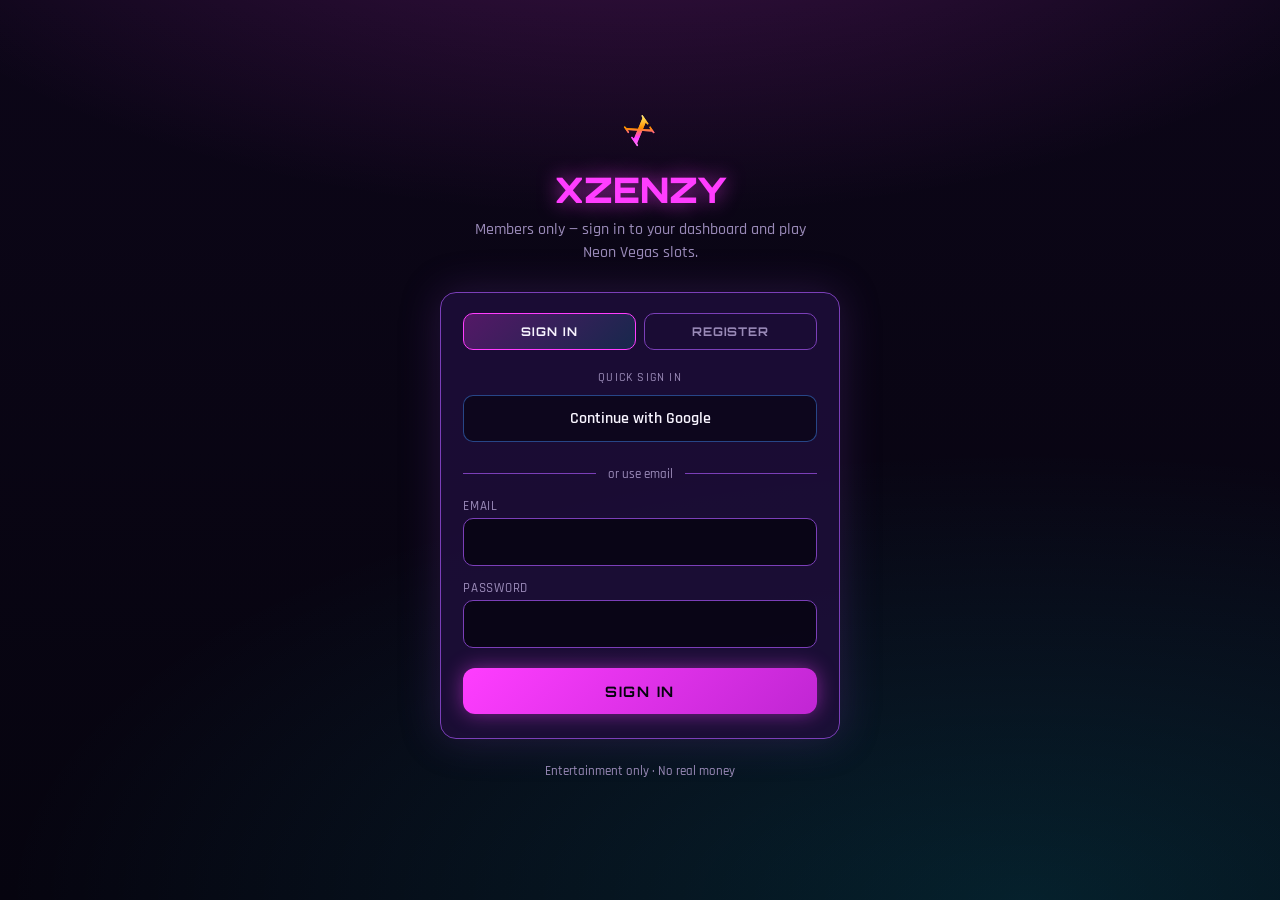
==== commit 60c4ff97: "Center-pivot slow fan spin for X logo; shared logo-x.svg and larger favicon Co-authored-by: Cursor <" ====
--- a/index.html
+++ b/index.html
@@ -4,8 +4,8 @@
   <meta charset="UTF-8" />
   <meta name="viewport" content="width=device-width, initial-scale=1, maximum-scale=1, user-scalable=no" />
   <title>XZENZY — Sign in</title>
-  <link rel="icon" href="favicon.svg?v=3" type="image/svg+xml" />
-  <link rel="apple-touch-icon" href="favicon.svg?v=3" />
+  <link rel="icon" href="favicon.svg?v=4" type="image/svg+xml" />
+  <link rel="apple-touch-icon" href="favicon.svg?v=4" />
   <link rel="preconnect" href="https://fonts.googleapis.com" />
   <link rel="preconnect" href="https://fonts.gstatic.com" crossorigin />
   <link href="https://fonts.googleapis.com/css2?family=Orbitron:wght@500;700;900&family=Rajdhani:wght@500;600;700&display=swap" rel="stylesheet" />
@@ -19,24 +19,7 @@
   <main class="auth-page">
     <header class="auth-hero brand-lockup">
       <span class="brand-logo-orbit" aria-hidden="true">
-        <svg class="brand-logo-svg" viewBox="0 0 40 40" xmlns="http://www.w3.org/2000/svg" aria-hidden="true">
-          <defs>
-            <linearGradient id="xzenzyLogoGrad" x1="0%" y1="0%" x2="100%" y2="100%">
-              <stop offset="0%" stop-color="#fff8e1"/>
-              <stop offset="22%" stop-color="#ffd54f"/>
-              <stop offset="45%" stop-color="#ff8f00"/>
-              <stop offset="68%" stop-color="#ff3dff"/>
-              <stop offset="100%" stop-color="#ff9af0"/>
-            </linearGradient>
-            <filter id="xzenzyLogoGlow" x="-35%" y="-35%" width="170%" height="170%">
-              <feGaussianBlur stdDeviation="0.65" result="b"/>
-              <feMerge><feMergeNode in="b"/><feMergeNode in="SourceGraphic"/></feMerge>
-            </filter>
-          </defs>
-          <g class="brand-logo-spin-g" filter="url(#xzenzyLogoGlow)">
-            <text x="20" y="31" text-anchor="middle" font-family="Noto Serif Thai, Georgia, Times New Roman, serif" font-size="29" font-weight="700" fill="url(#xzenzyLogoGrad)">X</text>
-          </g>
-        </svg>
+        <img src="logo-x.svg?v=1" class="brand-logo-svg" width="48" height="48" alt="" />
       </span>
       <div>
         <h1>XZENZY</h1>
--- a/css/theme.css
+++ b/css/theme.css
@@ -75,17 +75,7 @@
   height: 3.1rem;
 }
 
-.brand-logo-spin-g {
-  transform-origin: 20px 21px;
-  transform-box: fill-box;
-  animation: brand-logo-orbit 5s linear infinite;
-}
-
-@keyframes brand-logo-orbit {
-  to {
-    transform: rotate(360deg);
-  }
-}
+/* Rotation is inside logo-x.svg / favicon.svg (center pivot, ~14s) */
 
 .brand-lockup {
   display: flex;
@@ -94,8 +84,3 @@
   gap: 12px;
 }
 
-@media (prefers-reduced-motion: reduce) {
-  .brand-logo-spin-g {
-    animation: none;
-  }
-}
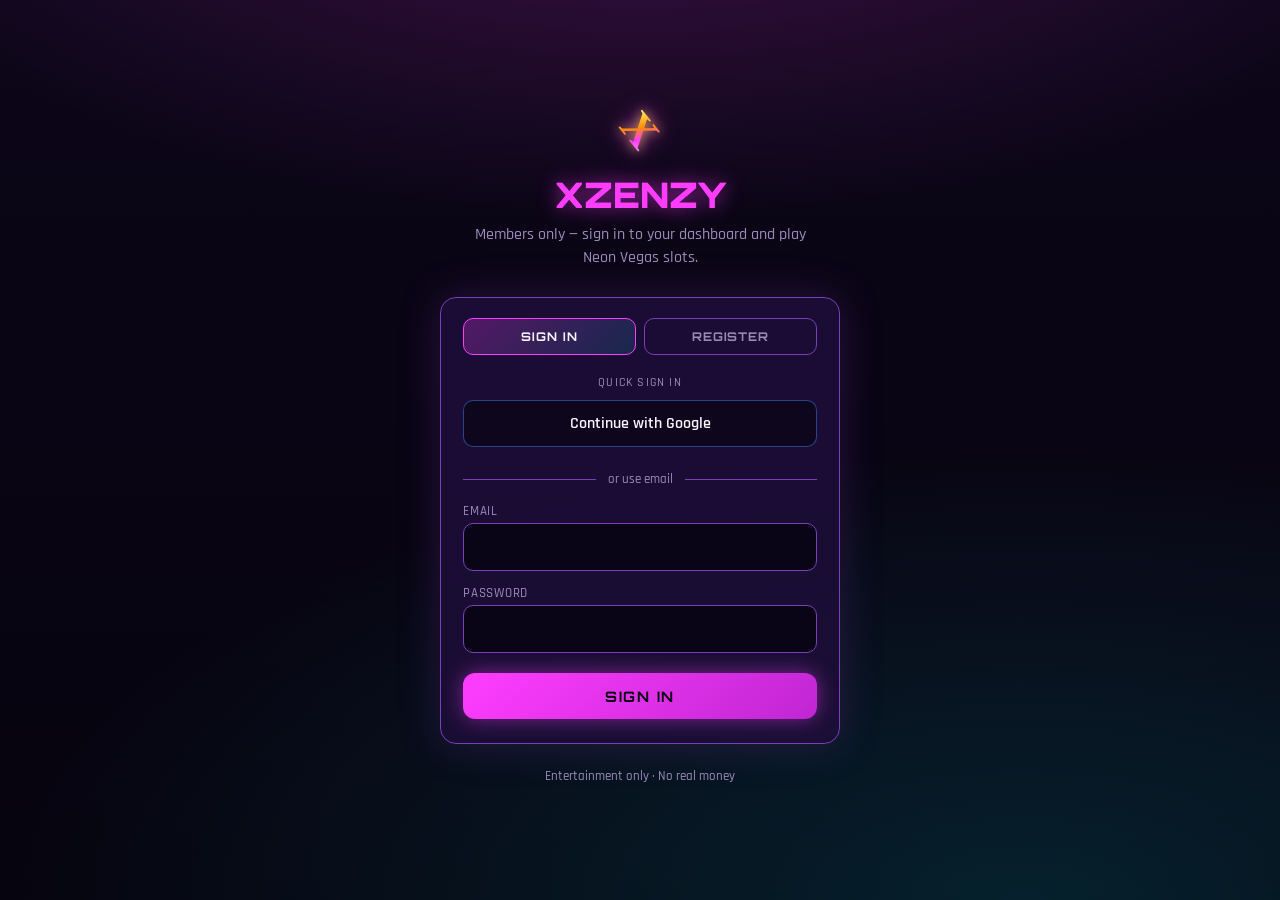
==== commit 15fa9db8: "Enlarge logo, tighten gap to brand name, stable center spin Co-authored-by: Cursor <cursoragent@curs" ====
--- a/index.html
+++ b/index.html
@@ -9,7 +9,7 @@
   <link rel="preconnect" href="https://fonts.googleapis.com" />
   <link rel="preconnect" href="https://fonts.gstatic.com" crossorigin />
   <link href="https://fonts.googleapis.com/css2?family=Orbitron:wght@500;700;900&family=Rajdhani:wght@500;600;700&display=swap" rel="stylesheet" />
-  <link rel="stylesheet" href="css/theme.css?v=4" />
+  <link rel="stylesheet" href="css/theme.css?v=5" />
   <link rel="stylesheet" href="css/style.css" />
   <link rel="stylesheet" href="css/auth.css" />
 </head>
@@ -19,7 +19,7 @@
   <main class="auth-page">
     <header class="auth-hero brand-lockup">
       <span class="brand-logo-orbit" aria-hidden="true">
-        <img src="logo-x.svg?v=1" class="brand-logo-svg" width="48" height="48" alt="" />
+        <img src="logo-x.svg?v=2" class="brand-logo-svg" width="56" height="56" alt="" />
       </span>
       <div>
         <h1>XZENZY</h1>
--- a/css/theme.css
+++ b/css/theme.css
@@ -44,9 +44,11 @@
   font-family: var(--font-display);
 }
 
-/* Logo — SVG letter X spins (no square frame / no text drop-shadow box) */
+/* Logo — fixed box so spin stays beside brand name (no wobble / drift) */
 .brand-logo-orbit {
-  display: inline-block;
+  display: inline-flex;
+  align-items: center;
+  justify-content: center;
   flex-shrink: 0;
   margin: 0;
   padding: 0;
@@ -59,20 +61,36 @@
 
 .brand-logo-svg {
   display: block;
-  width: 2.25rem;
-  height: 2.25rem;
-  overflow: visible;
+  width: 3.5rem;
+  height: 3.5rem;
+  flex-shrink: 0;
   background: none;
 }
 
+.brand-logo-orbit.sm {
+  width: 3.25rem;
+  height: 3.25rem;
+}
+
 .brand-logo-orbit.sm .brand-logo-svg {
-  width: 1.9rem;
-  height: 1.9rem;
+  width: 3.25rem;
+  height: 3.25rem;
+  filter:
+    drop-shadow(0 0 5px rgba(255, 213, 79, 0.75))
+    drop-shadow(0 0 8px rgba(255, 61, 255, 0.55));
+}
+
+.brand-lockup .brand-logo-orbit {
+  width: 3.75rem;
+  height: 3.75rem;
 }
 
 .brand-lockup .brand-logo-svg {
-  width: 3.1rem;
-  height: 3.1rem;
+  width: 3.75rem;
+  height: 3.75rem;
+  filter:
+    drop-shadow(0 0 6px rgba(255, 213, 79, 0.8))
+    drop-shadow(0 0 10px rgba(255, 61, 255, 0.6));
 }
 
 /* Rotation is inside logo-x.svg / favicon.svg (center pivot, ~14s) */
--- a/css/style.css
+++ b/css/style.css
@@ -50,7 +50,7 @@
 .brand-row {
   display: flex;
   align-items: center;
-  gap: 10px;
+  gap: 4px;
 }
 
 .brand-row > div {
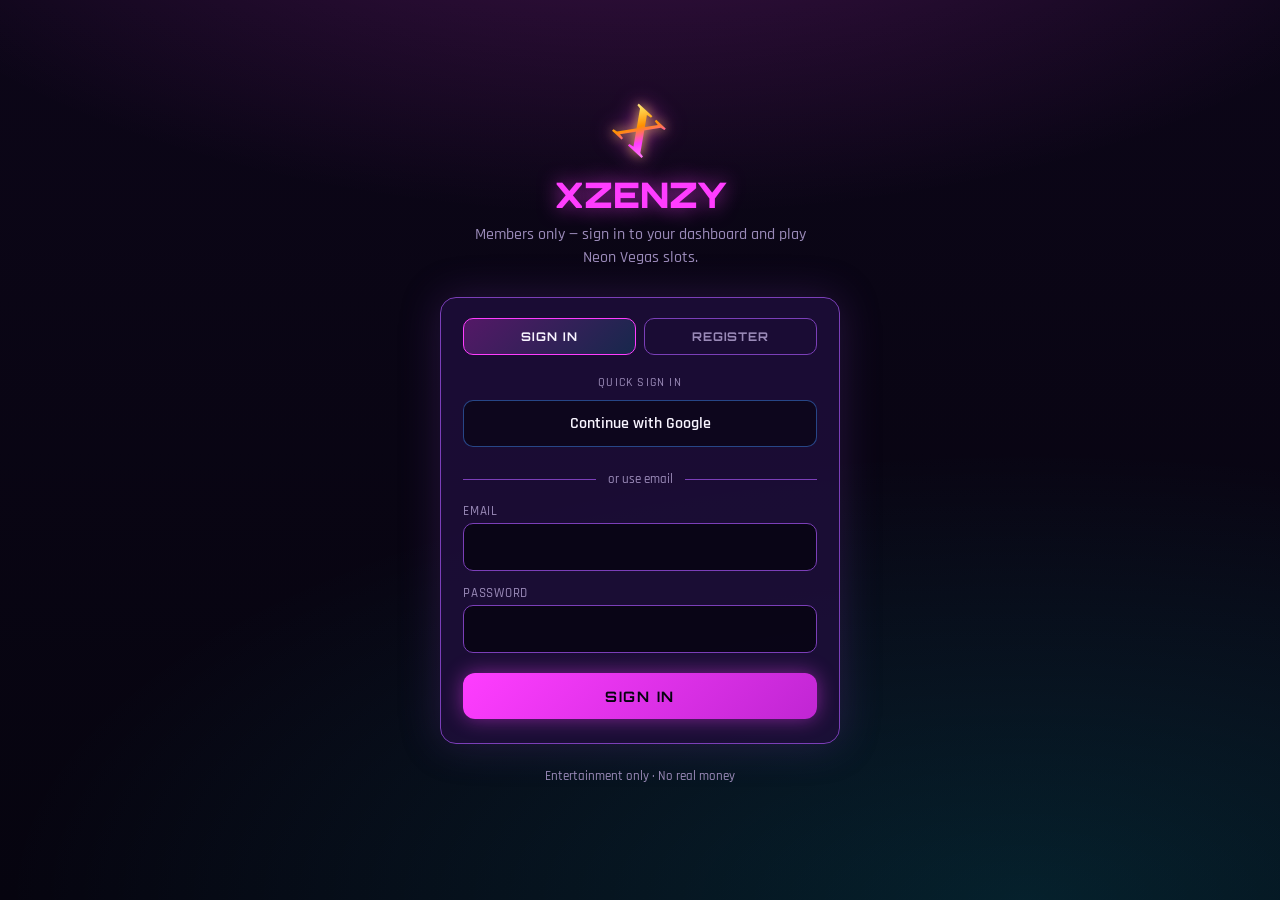
==== commit 2857059e: "Maximize X in favicon and logo-x.svg for clearer tab icon Co-authored-by: Cursor <cursoragent@cursor" ====
--- a/index.html
+++ b/index.html
@@ -4,8 +4,9 @@
   <meta charset="UTF-8" />
   <meta name="viewport" content="width=device-width, initial-scale=1, maximum-scale=1, user-scalable=no" />
   <title>XZENZY — Sign in</title>
-  <link rel="icon" href="favicon.svg?v=4" type="image/svg+xml" />
-  <link rel="apple-touch-icon" href="favicon.svg?v=4" />
+  <link rel="icon" href="logo-x.svg?v=3" type="image/svg+xml" sizes="any" />
+  <link rel="icon" href="favicon.svg?v=5" type="image/svg+xml" sizes="32x32" />
+  <link rel="apple-touch-icon" href="logo-x.svg?v=3" />
   <link rel="preconnect" href="https://fonts.googleapis.com" />
   <link rel="preconnect" href="https://fonts.gstatic.com" crossorigin />
   <link href="https://fonts.googleapis.com/css2?family=Orbitron:wght@500;700;900&family=Rajdhani:wght@500;600;700&display=swap" rel="stylesheet" />
@@ -19,7 +20,7 @@
   <main class="auth-page">
     <header class="auth-hero brand-lockup">
       <span class="brand-logo-orbit" aria-hidden="true">
-        <img src="logo-x.svg?v=2" class="brand-logo-svg" width="56" height="56" alt="" />
+        <img src="logo-x.svg?v=3" class="brand-logo-svg" width="56" height="56" alt="" />
       </span>
       <div>
         <h1>XZENZY</h1>
